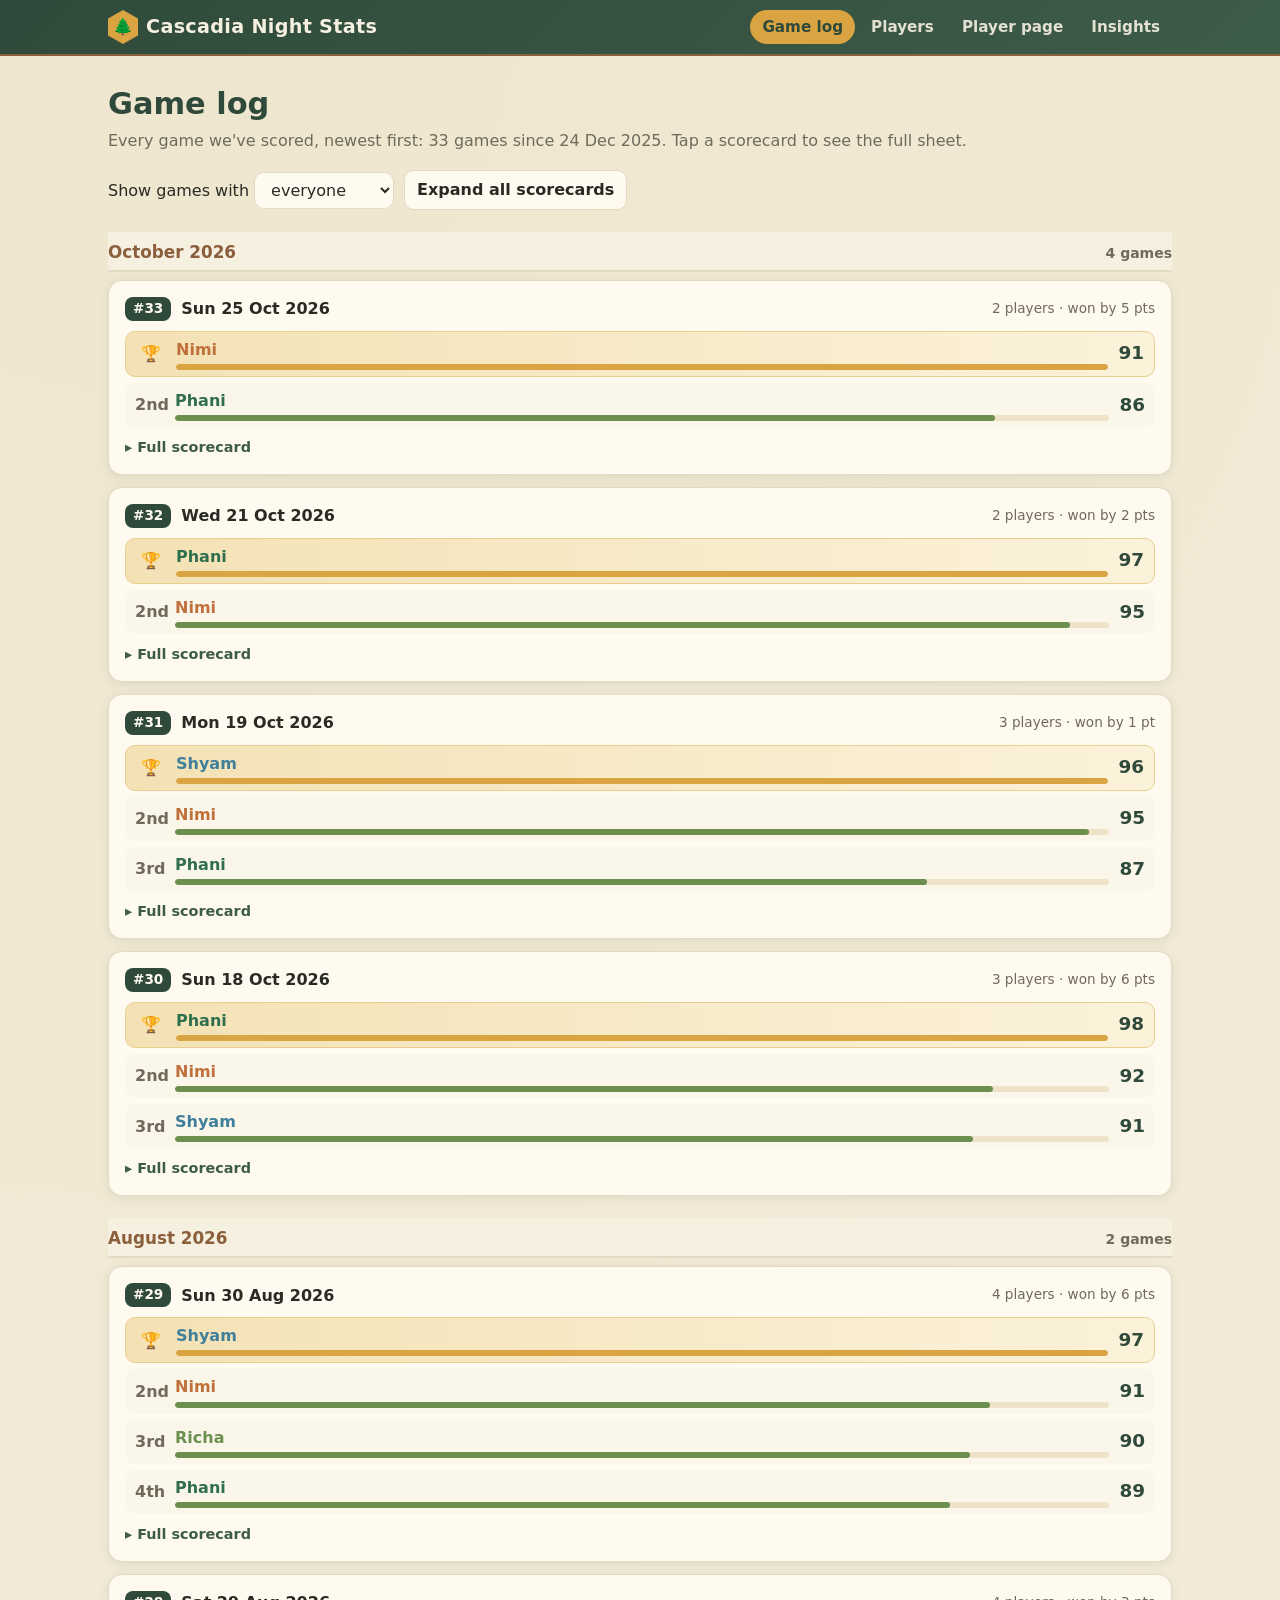
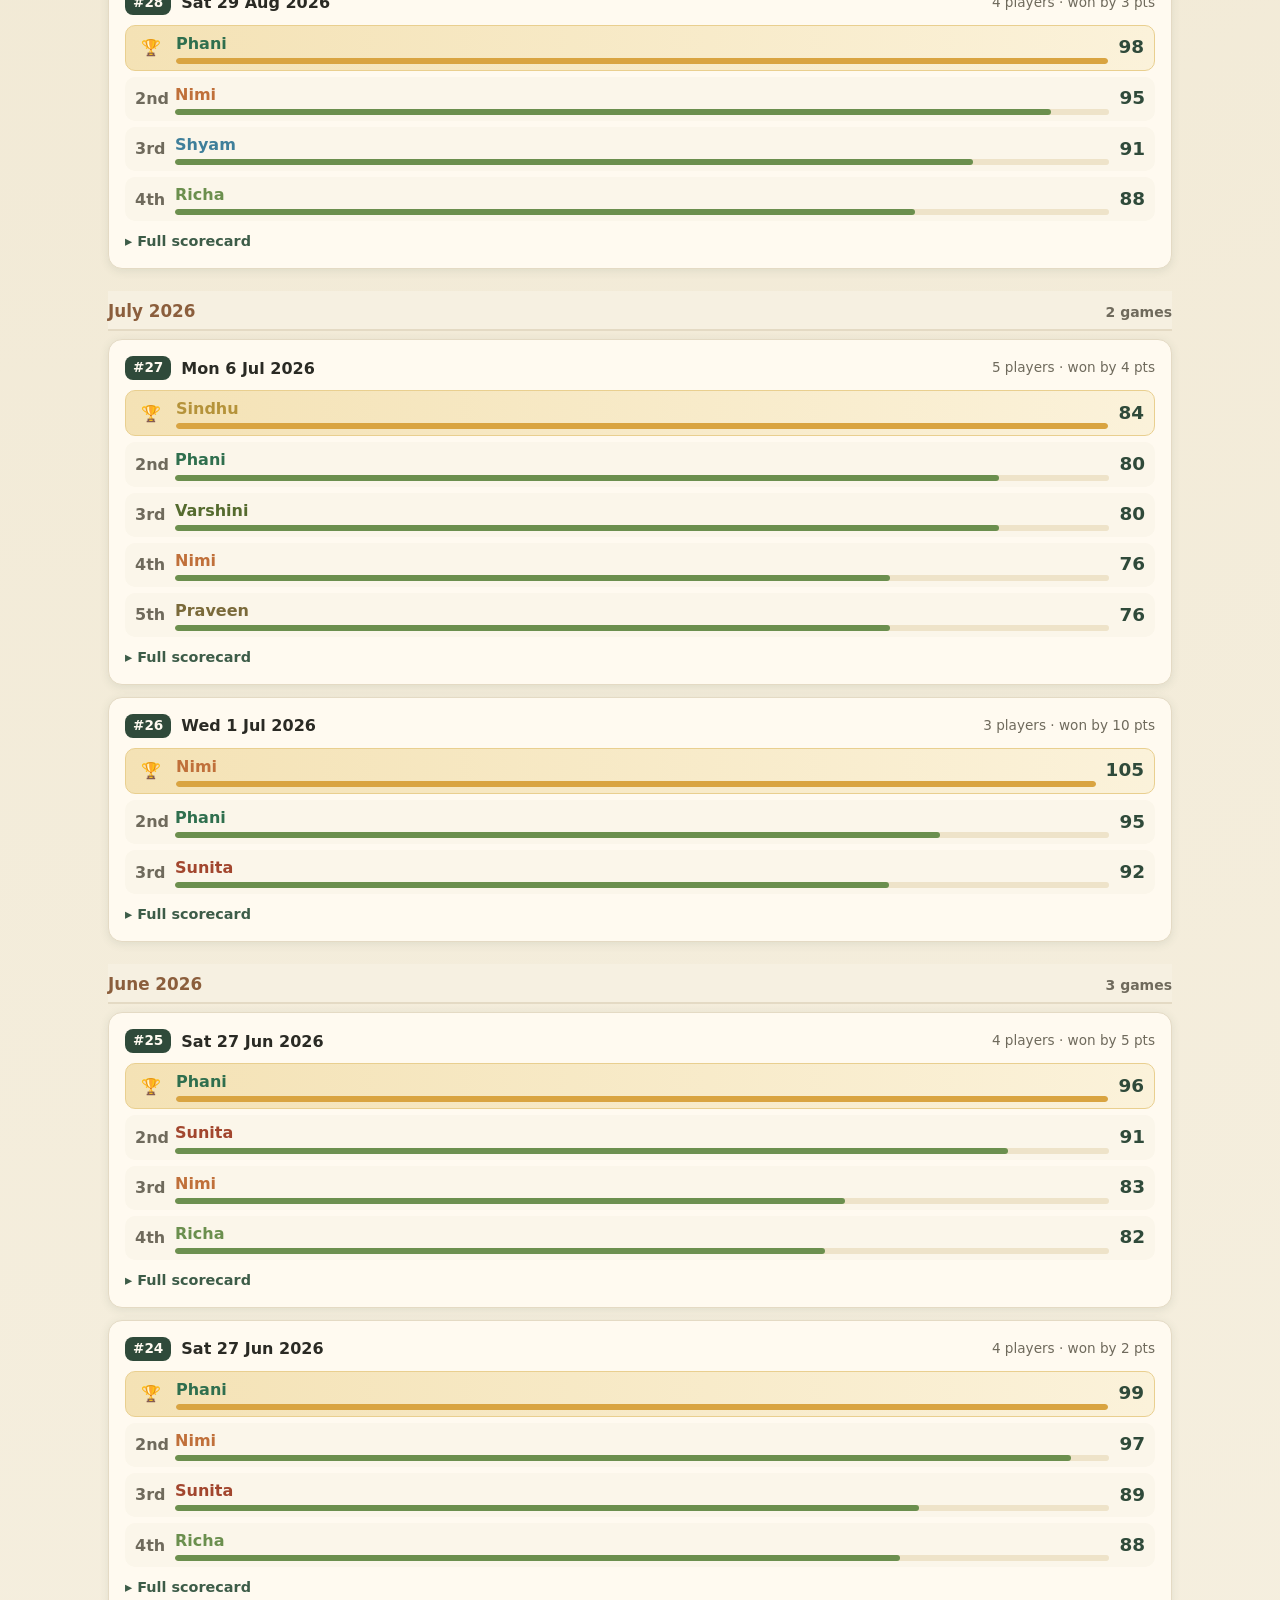
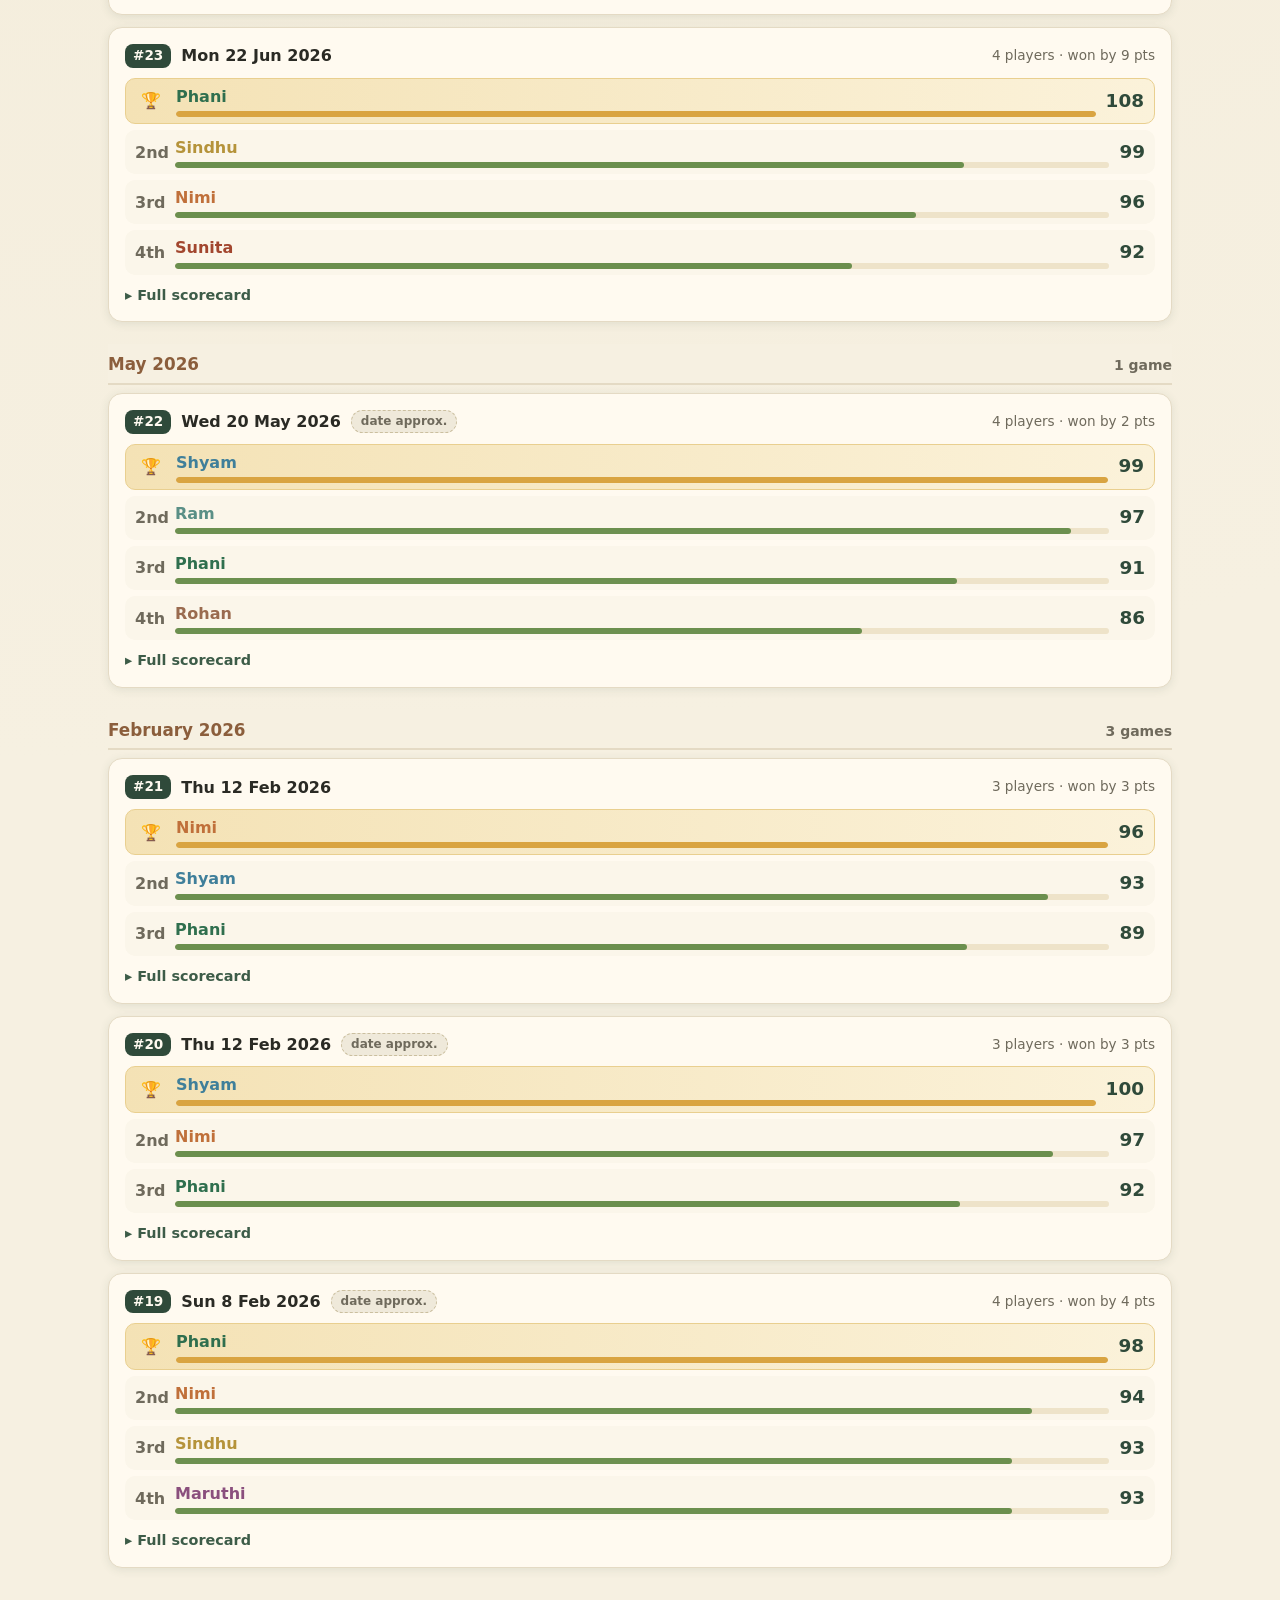
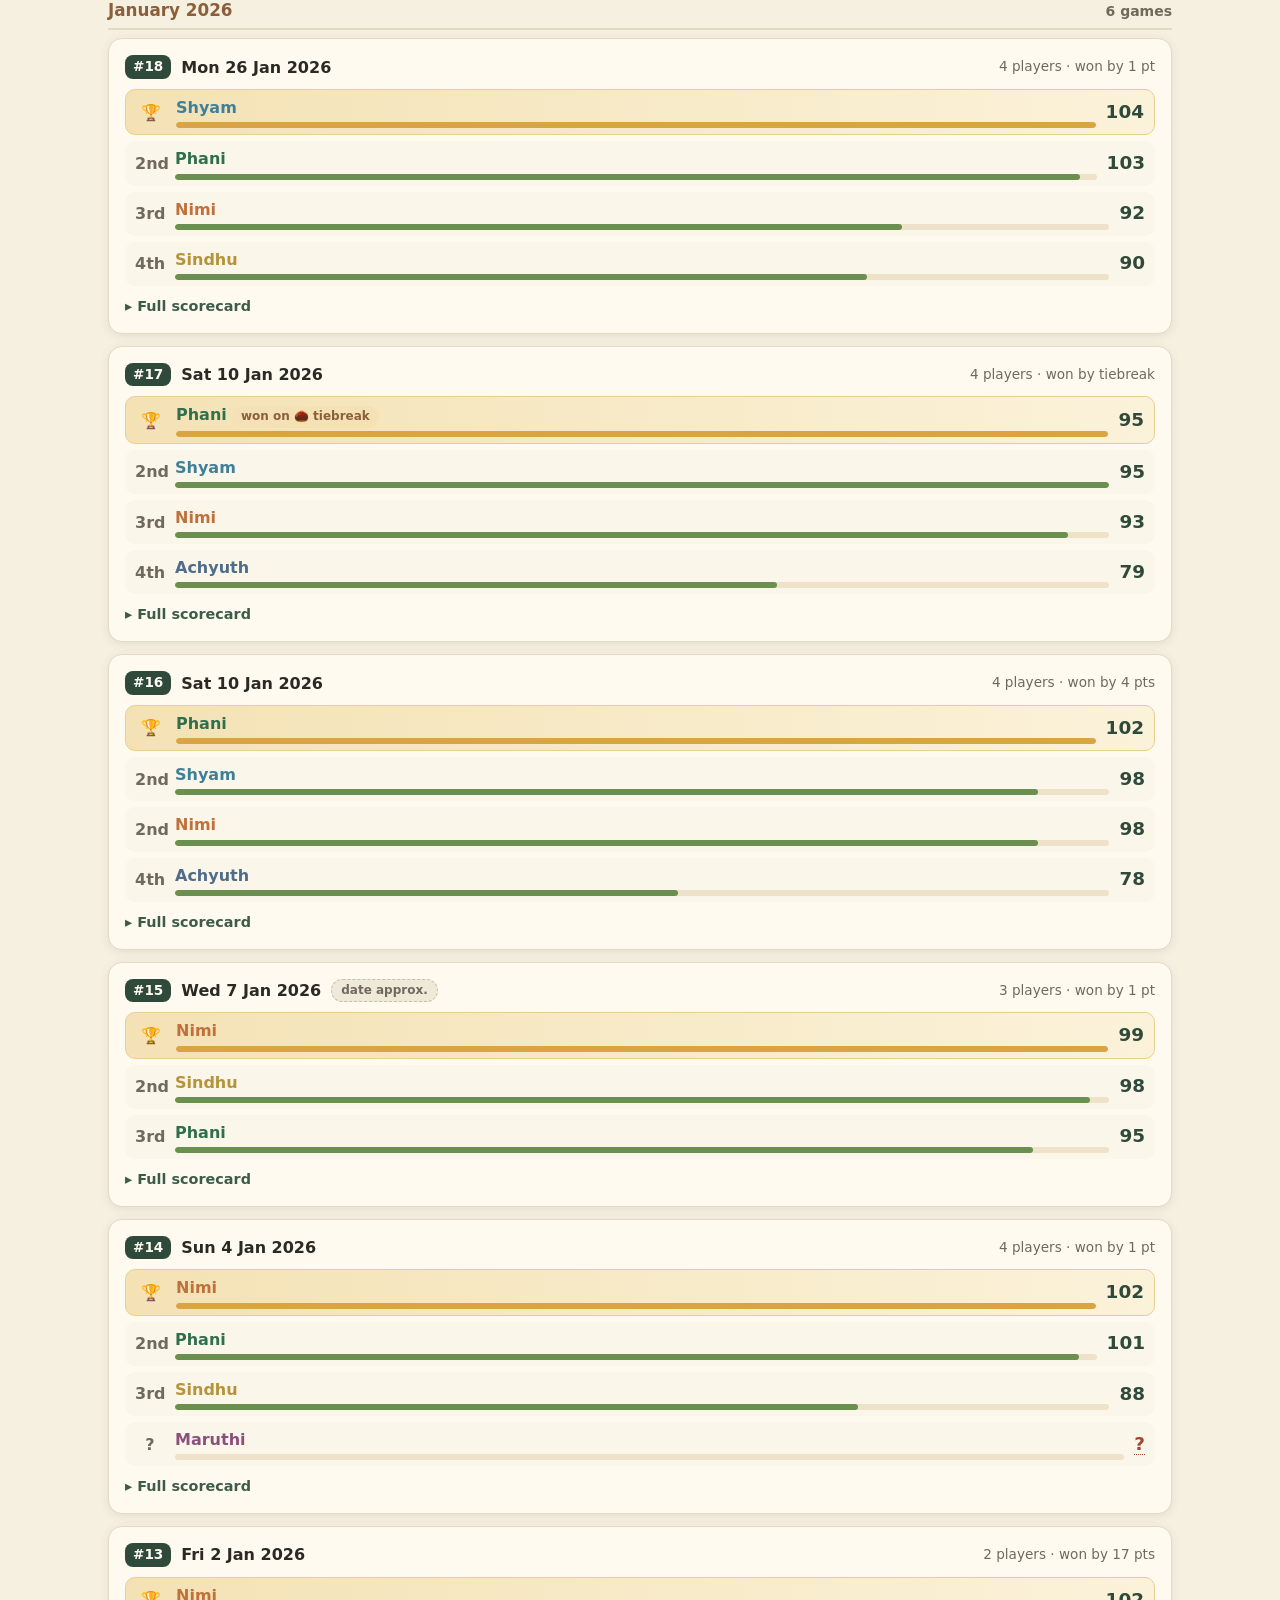
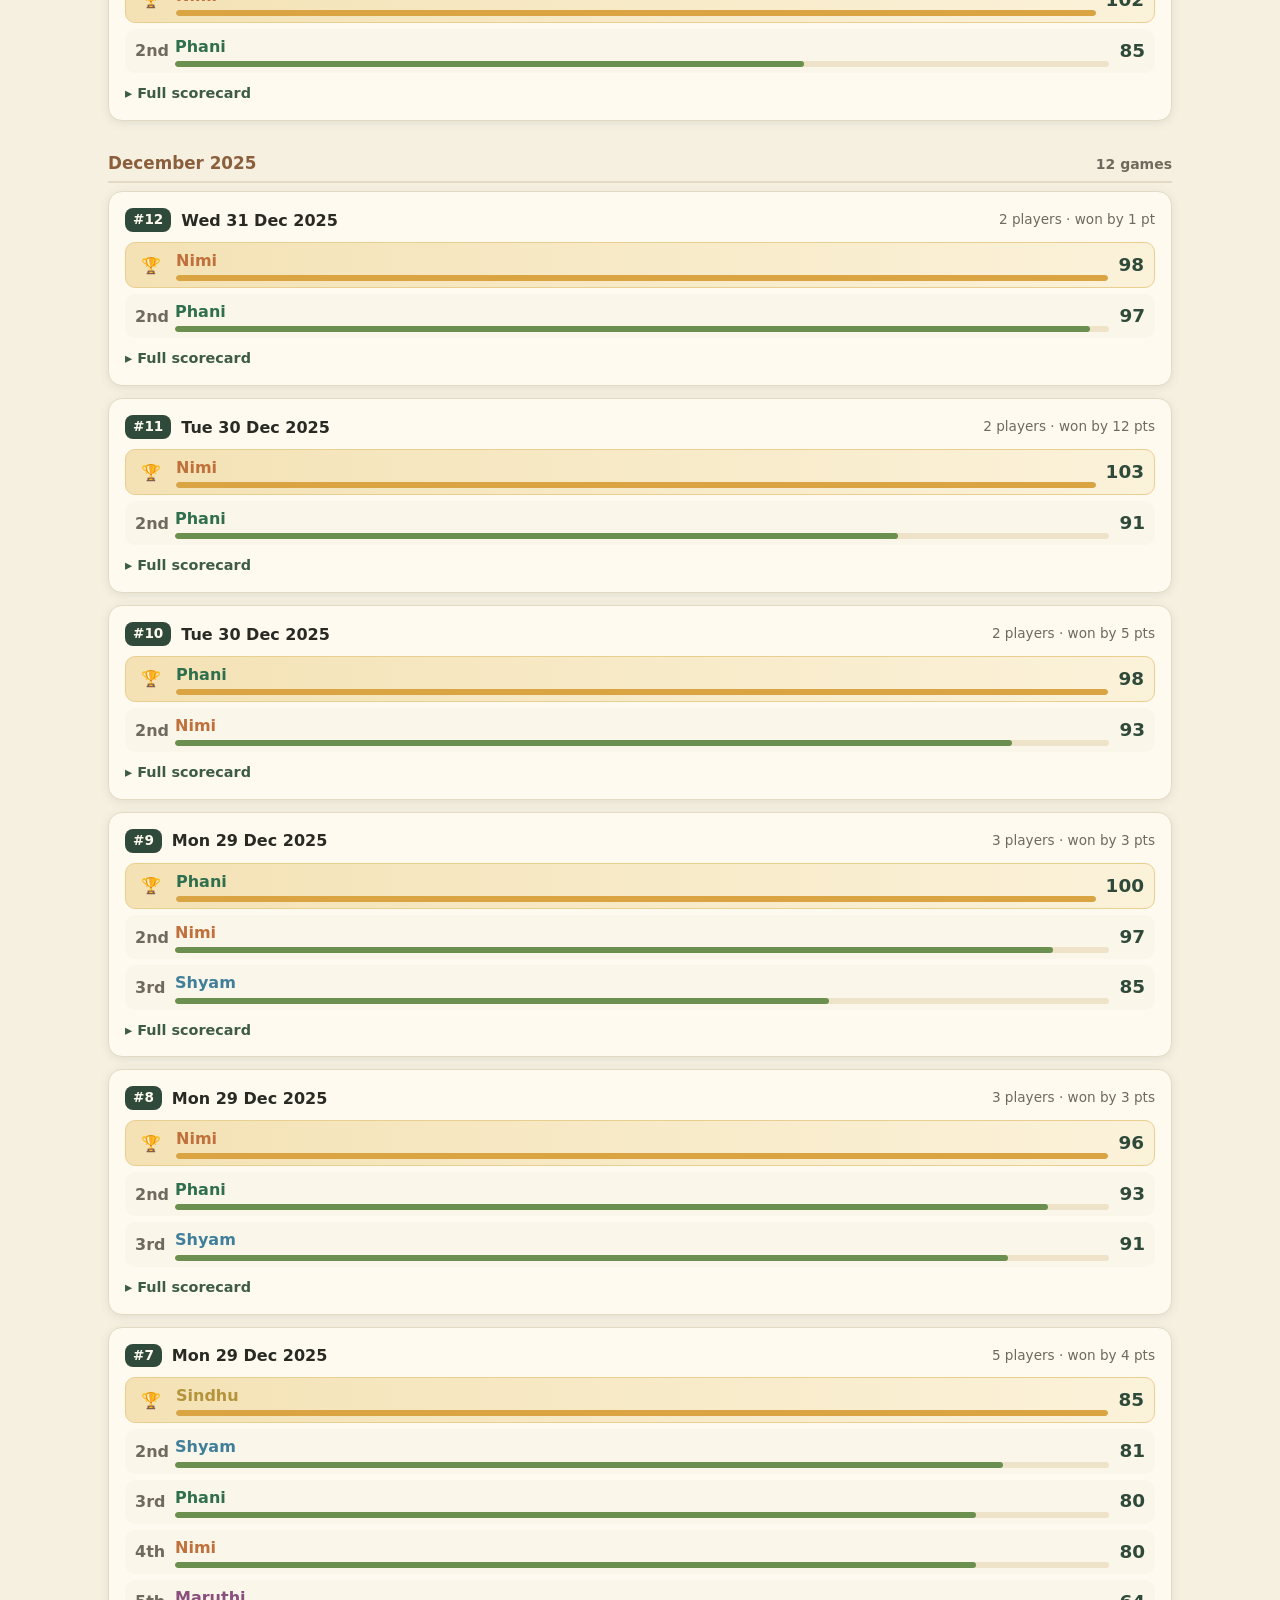
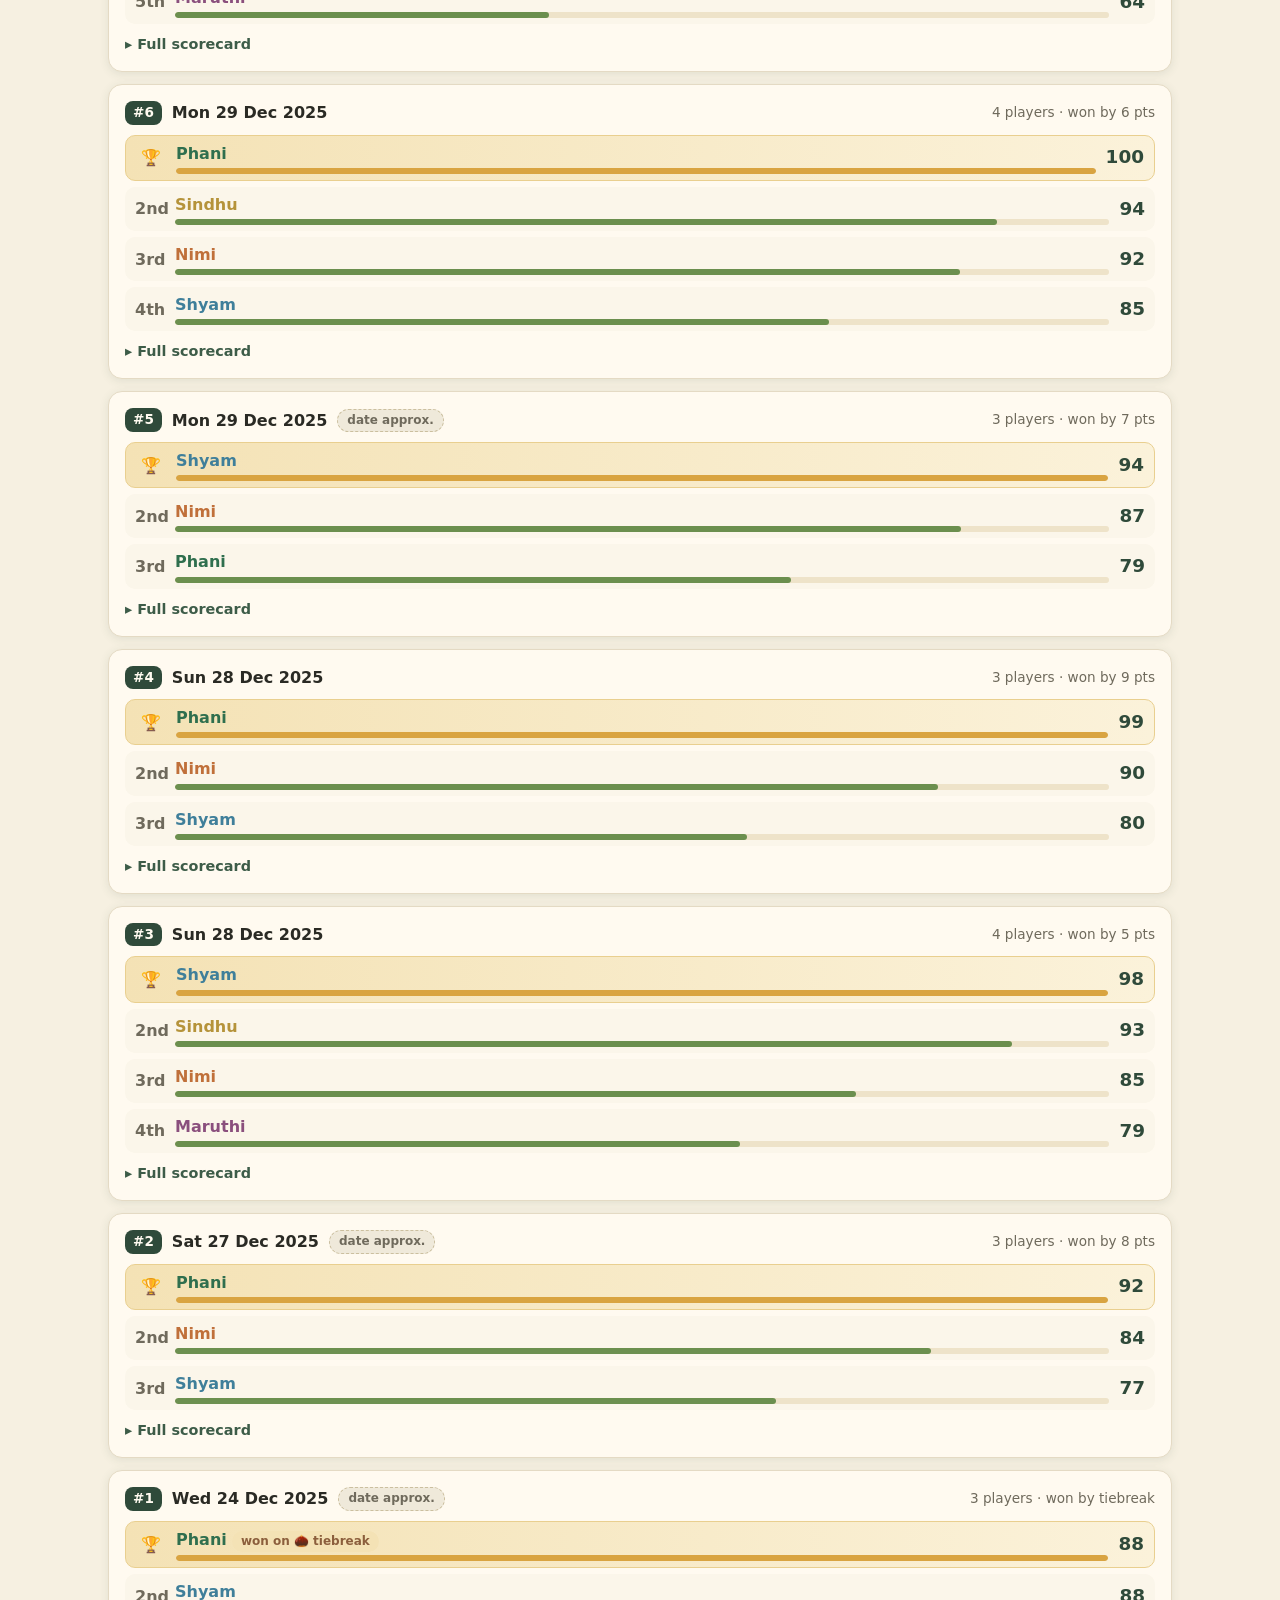
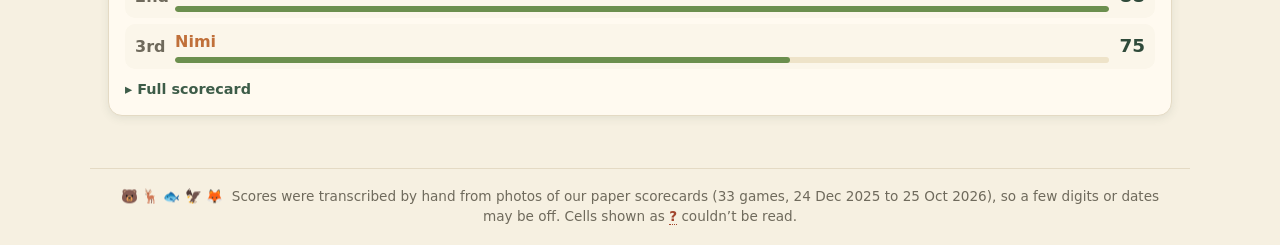
==== index.html @ d5b33c32 "Cascadia stats site Co-authored-by: Phani Srikanth <binga@users.noreply.github.com>" ====
<!doctype html><html lang="en"><head><meta charset="utf-8"><meta name="viewport" content="width=device-width,initial-scale=1">
<title>Game log · Cascadia Night Stats</title><link rel="stylesheet" href="style.css">
<link rel="icon" href="data:image/svg+xml,<svg xmlns='http://www.w3.org/2000/svg' viewBox='0 0 100 100'><text y='.9em' font-size='90'>🌲</text></svg>">
</head><body>
<main>
  <h1>Game log</h1>
  <p class="lede" id="lede"></p>
  <div class="toolbar">
    <label>Show games with <select id="who"><option value="">everyone</option></select></label>
    <button id="expand">Expand all scorecards</button>
  </div>
  <div id="log"></div>
</main>
<script src="data.js"></script><script src="common.js"></script>
<script>
renderChrome('log');
const W=D.wildlife, H=D.habitats;
const who=document.getElementById('who');
ORDER.forEach(id=>who.insertAdjacentHTML('beforeend',`<option value="${esc(id)}">${esc(NAME(id))} (${D.players[id].games})</option>`));
const i=D.insights;
document.getElementById('lede').textContent=`Every game we've scored, newest first: ${i.n_games} games since ${fmtDate(i.date_range[0],false)}. Tap a scorecard to see the full sheet.`;

function cell(v, note){
  if(v==null) return `<span class="unk" title="${esc(note||'Unreadable on the paper scorecard')}">?</span>`;
  return note? `${v}<span class="note-dot" title="${esc('As written: '+note)}">✎</span>` : String(v);
}
function sheet(g){
  const ps=g.players, wc=p=>p.win?' class="win-col"':'';
  const row=(label,f,cls='')=>`<tr class="${cls}"><td>${label}</td>${ps.map(p=>`<td${wc(p)}>${f(p)}</td>`).join('')}</tr>`;
  const hab=(p,h)=>{const c=p.habitats[h], n=p.notes;
    return `<span class="hab">${cell(c.corridor,n[h])}<span class="b">+${c.bonus==null?cell(null,n[h+'_bonus']||'Bonus unreadable'):c.bonus}</span></span>`;};
  let rows=W.map(k=>row(`${ICON[k]} ${LABEL(k)}`,p=>cell(p.wildlife[k],p.notes[k]))).join('');
  rows+=row('Wildlife',p=>cell(p.w_sub,p.notes.wildlife_subtotal),'sub');
  rows+=H.map(h=>row(`${ICON[h]} ${LABEL(h)} <span class="muted" style="font-size:.75rem">corridor+bonus</span>`,p=>hab(p,h))).join('');
  rows+=row('Habitats',p=>cell(p.h_sub,p.notes.habitat_subtotal),'sub');
  rows+=row(`${ICON.nature} Nature tokens`,p=>cell(p.nature,p.notes.nature));
  rows+=row('Total',p=>cell(p.total,p.notes.total),'total');
  return `<div class="tablewrap"><table><thead><tr><th></th>${ps.map(p=>`<th${wc(p)}>${p.win?'🏆 ':''}${plink(p.id)}</th>`).join('')}</tr></thead><tbody>${rows}</tbody></table></div>`;
}
function gameCard(g){
  const top=Math.max(...g.players.filter(p=>p.total!=null).map(p=>p.total));
  const ranks=g.players.map(p=>`<div class="rank ${p.win?'win':''}">
      <div class="pos">${p.win?'🏆':(p.pos?ord(p.pos):'?')}</div>
      <div><div class="nm">${plink(p.id)}${p.win&&g.tied_on_total?' <span class="pill" title="Tied on total; won on the nature-token tiebreak">won on 🌰 tiebreak</span>':''}</div>
        <div class="bar-track"><div class="bar-fill" style="width:${p.total==null?0:Math.max(4,(p.total-50)/(top-50)*100)}%"></div></div></div>
      <div class="sc">${p.total==null?cell(null,'Total unreadable: '+(p.notes.total||'')):p.total}</div></div>`).join('');
  const notes=g.notes.length?`<div class="game-notes">📝 ${g.notes.map(n=>esc(NAMEIFY(n))).join(' ')}</div>`:'';
  return `<article class="card game" id="game-${g.no}" data-players="${g.players.map(p=>p.id).join('|')}">
    <div class="game-head"><span class="game-no">#${g.no}</span><span class="game-date">${fmtDate(g.date)}</span>${approxTag(g)}
      <span class="game-meta">${g.n} players${g.win_margin!=null?` · won by ${g.win_margin===0?'tiebreak':g.win_margin+' pt'+(g.win_margin===1?'':'s')}`:''}</span></div>
    <div class="ranks">${ranks}</div>
    <details class="sheet"><summary>Full scorecard</summary>${sheet(g)}${notes}</details></article>`;
}
function render(){
  const f=who.value, games=[...D.games].reverse().filter(g=>!f||g.players.some(p=>p.id===f));
  let html='', cur=null;
  const counts={}; games.forEach(g=>{const m=g.date.slice(0,7);counts[m]=(counts[m]||0)+1;});
  for(const g of games){const m=g.date.slice(0,7);
    if(m!==cur){cur=m;html+=`<div class="month">${fmtMonth(m)} <small>${counts[m]} game${counts[m]>1?'s':''}</small></div>`;}
    html+=gameCard(g);}
  document.getElementById('log').innerHTML=html;
  if(location.hash){const el=document.querySelector(location.hash); if(el){el.querySelector('details').open=true; el.scrollIntoView({block:'center'});}}
}
who.onchange=render; render();
let open=false;
document.getElementById('expand').onclick=e=>{open=!open;document.querySelectorAll('details.sheet').forEach(d=>d.open=open);e.target.textContent=open?'Collapse all scorecards':'Expand all scorecards';};
</script></body></html>
---- style.css ----
:root{
  --forest:#2f4a3a; --forest-2:#3d5c48; --moss:#6b8f4e; --sage:#a9bf8e;
  --cream:#f6f0e1; --paper:#fffaf0; --wood:#8b5e3c; --wood-2:#b07d52;
  --gold:#d9a441; --gold-soft:#f4e2b5; --water:#3f7f9a; --ink:#2a2a24; --muted:#6f6a5c;
  --line:#e4dac4; --shadow:0 2px 10px rgba(47,74,58,.10);
  --radius:14px;
}
*{box-sizing:border-box}
html{scroll-behavior:smooth}
body{margin:0;font-family:"Nunito","Segoe UI",system-ui,-apple-system,Roboto,sans-serif;color:var(--ink);
  background:var(--cream) radial-gradient(circle at 10% 0%,#efe6cf 0,transparent 40%);line-height:1.45}
a{color:var(--forest);}
header.site{background:linear-gradient(135deg,var(--forest),var(--forest-2));color:var(--cream);
  box-shadow:0 2px 0 var(--wood);position:sticky;top:0;z-index:20}
.bar{max-width:1100px;margin:0 auto;display:flex;align-items:center;gap:16px;padding:10px 18px;flex-wrap:wrap}
.brand{font-weight:800;font-size:1.2rem;letter-spacing:.3px;color:var(--cream);text-decoration:none;display:flex;align-items:center;gap:8px}
.brand .hex{display:inline-grid;place-items:center;width:30px;height:34px;background:var(--gold);color:var(--forest);
  clip-path:polygon(50% 0,100% 25%,100% 75%,50% 100%,0 75%,0 25%);font-size:1rem}
nav.main{display:flex;gap:4px;margin-left:auto;flex-wrap:wrap}
nav.main a{color:var(--cream);text-decoration:none;padding:6px 12px;border-radius:999px;font-weight:700;font-size:.95rem;opacity:.9}
nav.main a:hover{background:rgba(255,255,255,.12)}
nav.main a.active{background:var(--gold);color:var(--forest);opacity:1}
main{max-width:1100px;margin:0 auto;padding:22px 18px 40px}
h1{font-size:1.9rem;margin:.2em 0 .1em;color:var(--forest)}
h2{color:var(--forest);font-size:1.3rem;margin:1.6em 0 .6em;display:flex;align-items:center;gap:8px}
h3{margin:.2em 0 .5em;color:var(--forest-2);font-size:1.05rem}
.lede{color:var(--muted);margin:0 0 18px}
.card{background:var(--paper);border:1px solid var(--line);border-radius:var(--radius);box-shadow:var(--shadow);padding:16px}
.grid{display:grid;gap:14px}
.g2{grid-template-columns:repeat(auto-fit,minmax(320px,1fr))}
.g3{grid-template-columns:repeat(auto-fit,minmax(240px,1fr))}
.stats{grid-template-columns:repeat(4,1fr)}
.stat{background:var(--paper);border:1px solid var(--line);border-radius:12px;padding:12px 14px;box-shadow:var(--shadow);position:relative;overflow:hidden}
.stat::after{content:"";position:absolute;right:-14px;top:-14px;width:46px;height:52px;background:var(--gold-soft);opacity:.6;
  clip-path:polygon(50% 0,100% 25%,100% 75%,50% 100%,0 75%,0 25%)}
.stat .k{font-size:.75rem;text-transform:uppercase;letter-spacing:.8px;color:var(--muted);font-weight:700}
.stat .v{font-size:1.7rem;font-weight:800;color:var(--forest);line-height:1.15}
.stat .s{font-size:.8rem;color:var(--muted)}
.up{color:#3c7a2d}.down{color:#a2462e}
.pill{display:inline-block;padding:2px 9px;border-radius:999px;font-size:.75rem;font-weight:700;background:var(--gold-soft);color:var(--wood)}
.pill.approx{background:#efe9da;color:var(--muted);font-weight:600;border:1px dashed #cbbf9f;cursor:help}
.pill.green{background:#e3eed7;color:var(--forest)}
.toolbar{display:flex;gap:10px;flex-wrap:wrap;align-items:center;margin:0 0 14px}
select,button{font:inherit;padding:7px 12px;border-radius:10px;border:1px solid var(--line);background:var(--paper);color:var(--ink)}
button{cursor:pointer;font-weight:700}
/* game log */
.month{position:sticky;top:58px;z-index:5;background:var(--cream);padding:8px 0 6px;margin:22px 0 8px;
  font-weight:800;color:var(--wood);font-size:1.05rem;border-bottom:2px solid var(--line);display:flex;justify-content:space-between;align-items:baseline}
.month small{color:var(--muted);font-weight:600}
.game{margin:0 0 12px}
.game-head{display:flex;gap:10px;align-items:center;flex-wrap:wrap;margin-bottom:10px}
.game-no{font-weight:800;color:var(--paper);background:var(--forest);border-radius:8px;padding:2px 8px;font-size:.85rem}
.game-date{font-weight:700}
.game-meta{color:var(--muted);font-size:.85rem;margin-left:auto}
.ranks{display:flex;flex-direction:column;gap:6px}
.rank{display:grid;grid-template-columns:30px 1fr auto;align-items:center;gap:10px;padding:6px 10px;border-radius:10px;background:#fbf6ea}
.rank.win{background:linear-gradient(90deg,var(--gold-soft),#fbf2da);border:1px solid #e9cf8f}
.rank .pos{font-weight:800;color:var(--muted);text-align:center}
.rank.win .pos{color:var(--wood)}
.rank .nm a{font-weight:800;text-decoration:none}
.rank .sc{font-weight:800;font-size:1.15rem;color:var(--forest)}
.bar-track{height:6px;background:#eee3c9;border-radius:6px;margin-top:3px;overflow:hidden}
.bar-fill{height:100%;background:var(--moss);border-radius:6px}
.rank.win .bar-fill{background:var(--gold)}
details.sheet{margin-top:10px}
details.sheet summary{cursor:pointer;font-weight:700;color:var(--forest-2);font-size:.9rem;list-style:none}
details.sheet summary::before{content:"▸ ";}
details.sheet[open] summary::before{content:"▾ ";}
.tablewrap{overflow-x:auto;-webkit-overflow-scrolling:touch;margin-top:8px;border-radius:10px;border:1px solid var(--line)}
table{border-collapse:collapse;width:100%;background:var(--paper);font-size:.9rem}
th,td{padding:6px 9px;text-align:right;border-bottom:1px solid var(--line);white-space:nowrap}
th:first-child,td:first-child{text-align:left}
thead th{background:#efe6cf;color:var(--forest);font-weight:800;position:sticky;top:0}
tr.sub td{background:#f4ecd8;font-weight:800}
tr.total td{background:var(--forest);color:var(--cream);font-weight:800}
td.win-col{background:#fbf0d2}
tr.total td.win-col{background:var(--wood)}
.hab{display:inline-flex;gap:4px;align-items:baseline}
.hab .b{font-size:.75rem;color:var(--wood);font-weight:700}
.unk{color:#a2462e;font-weight:800;cursor:help;border-bottom:1px dotted #a2462e}
.note-dot{color:var(--wood);cursor:help;font-size:.7rem;vertical-align:super}
.game-notes{font-size:.8rem;color:var(--muted);margin:8px 2px 0}
/* leaderboard */
table.sortable th{cursor:pointer;user-select:none}
table.sortable th.sorted-desc::after{content:" ▾"}
table.sortable th.sorted-asc::after{content:" ▴"}
table.sortable td a{font-weight:800;text-decoration:none}
tr.minor td{color:var(--muted)}
.chips{display:flex;gap:6px;flex-wrap:wrap;margin:0 0 16px}
.chip{padding:6px 12px;border-radius:999px;border:1px solid var(--line);background:var(--paper);text-decoration:none;font-weight:800;color:var(--forest)}
.chip.active{background:var(--forest);color:var(--cream);border-color:var(--forest)}
.chip.minor{font-weight:600;color:var(--muted)}
.chip.active.minor{color:var(--cream)}
.trend{font-size:1.05rem;font-weight:800;padding:10px 14px;border-radius:12px;background:#e3eed7;color:var(--forest);display:inline-block;margin:4px 0 10px}
.trend.down{background:#f5e0d6;color:#8a3a22}
.trend.flat{background:#efe9da;color:var(--wood)}
.chartbox{position:relative;height:320px}
.chartbox.sm{height:260px}
.legend-note{font-size:.8rem;color:var(--muted);margin-top:6px}
.big{font-size:2.2rem;font-weight:800;color:var(--forest);line-height:1}
.insight .big{margin:4px 0}
.insight .k{font-size:.75rem;text-transform:uppercase;letter-spacing:.8px;color:var(--muted);font-weight:700}
.heads{grid-template-columns:repeat(3,1fr)}
@media (max-width:820px){.heads{grid-template-columns:repeat(2,1fr)}}
.insight p{margin:.3em 0;color:var(--ink)}
.muted{color:var(--muted)}
footer{max-width:1100px;margin:0 auto;padding:18px;color:var(--muted);font-size:.85rem;border-top:1px solid var(--line);text-align:center}
.emoji{font-size:1.1em}
@media (max-width:640px){
  h1{font-size:1.5rem}
  .bar{padding:8px 12px;gap:8px}
  nav.main{margin-left:0;width:100%;justify-content:space-between}
  nav.main a{padding:5px 9px;font-size:.88rem}
  main{padding:16px 12px 30px}
  .month{top:92px}
  .game-meta{margin-left:0;width:100%}
  .chartbox{height:260px}
  .stat .v{font-size:1.4rem}
  .stats{grid-template-columns:repeat(2,1fr)}
  th,td{padding:5px 7px;font-size:.84rem}
}
.game{scroll-margin-top:130px}
tr.total .unk{color:var(--gold);border-color:var(--gold)}
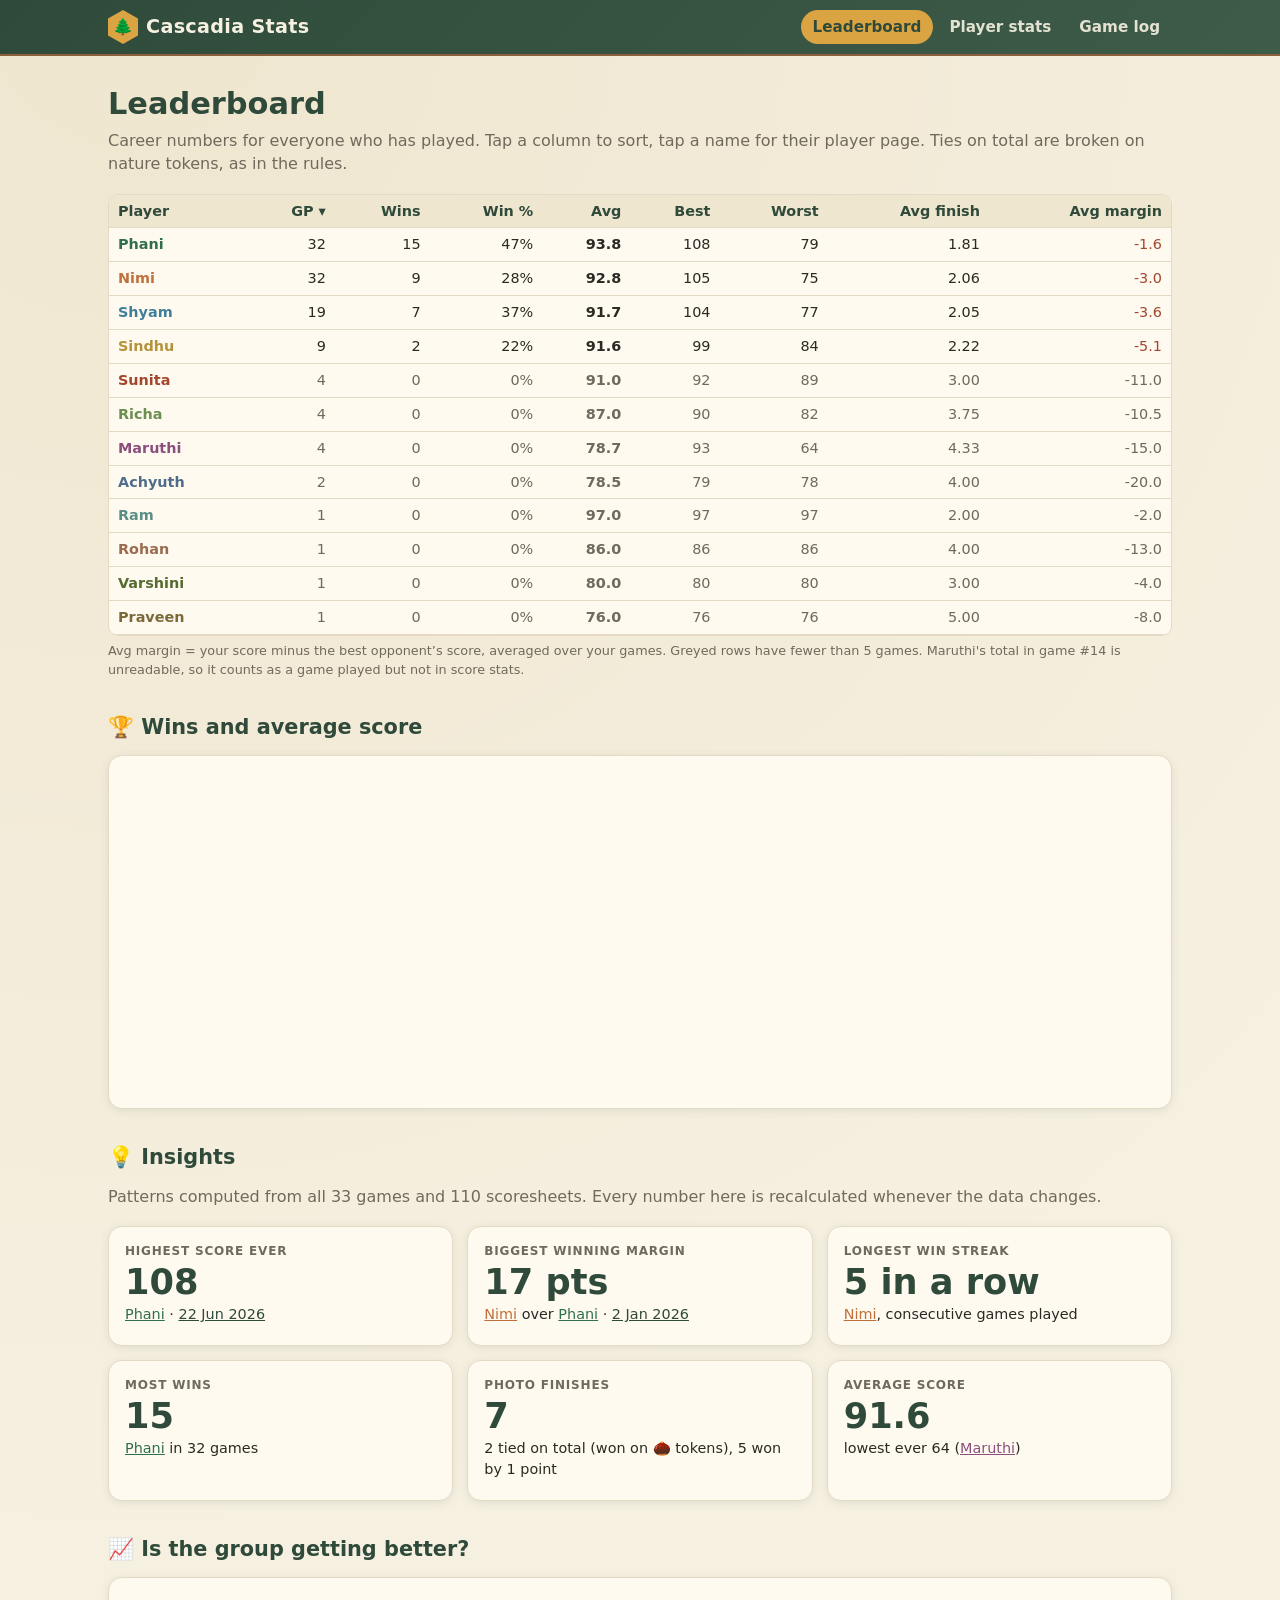
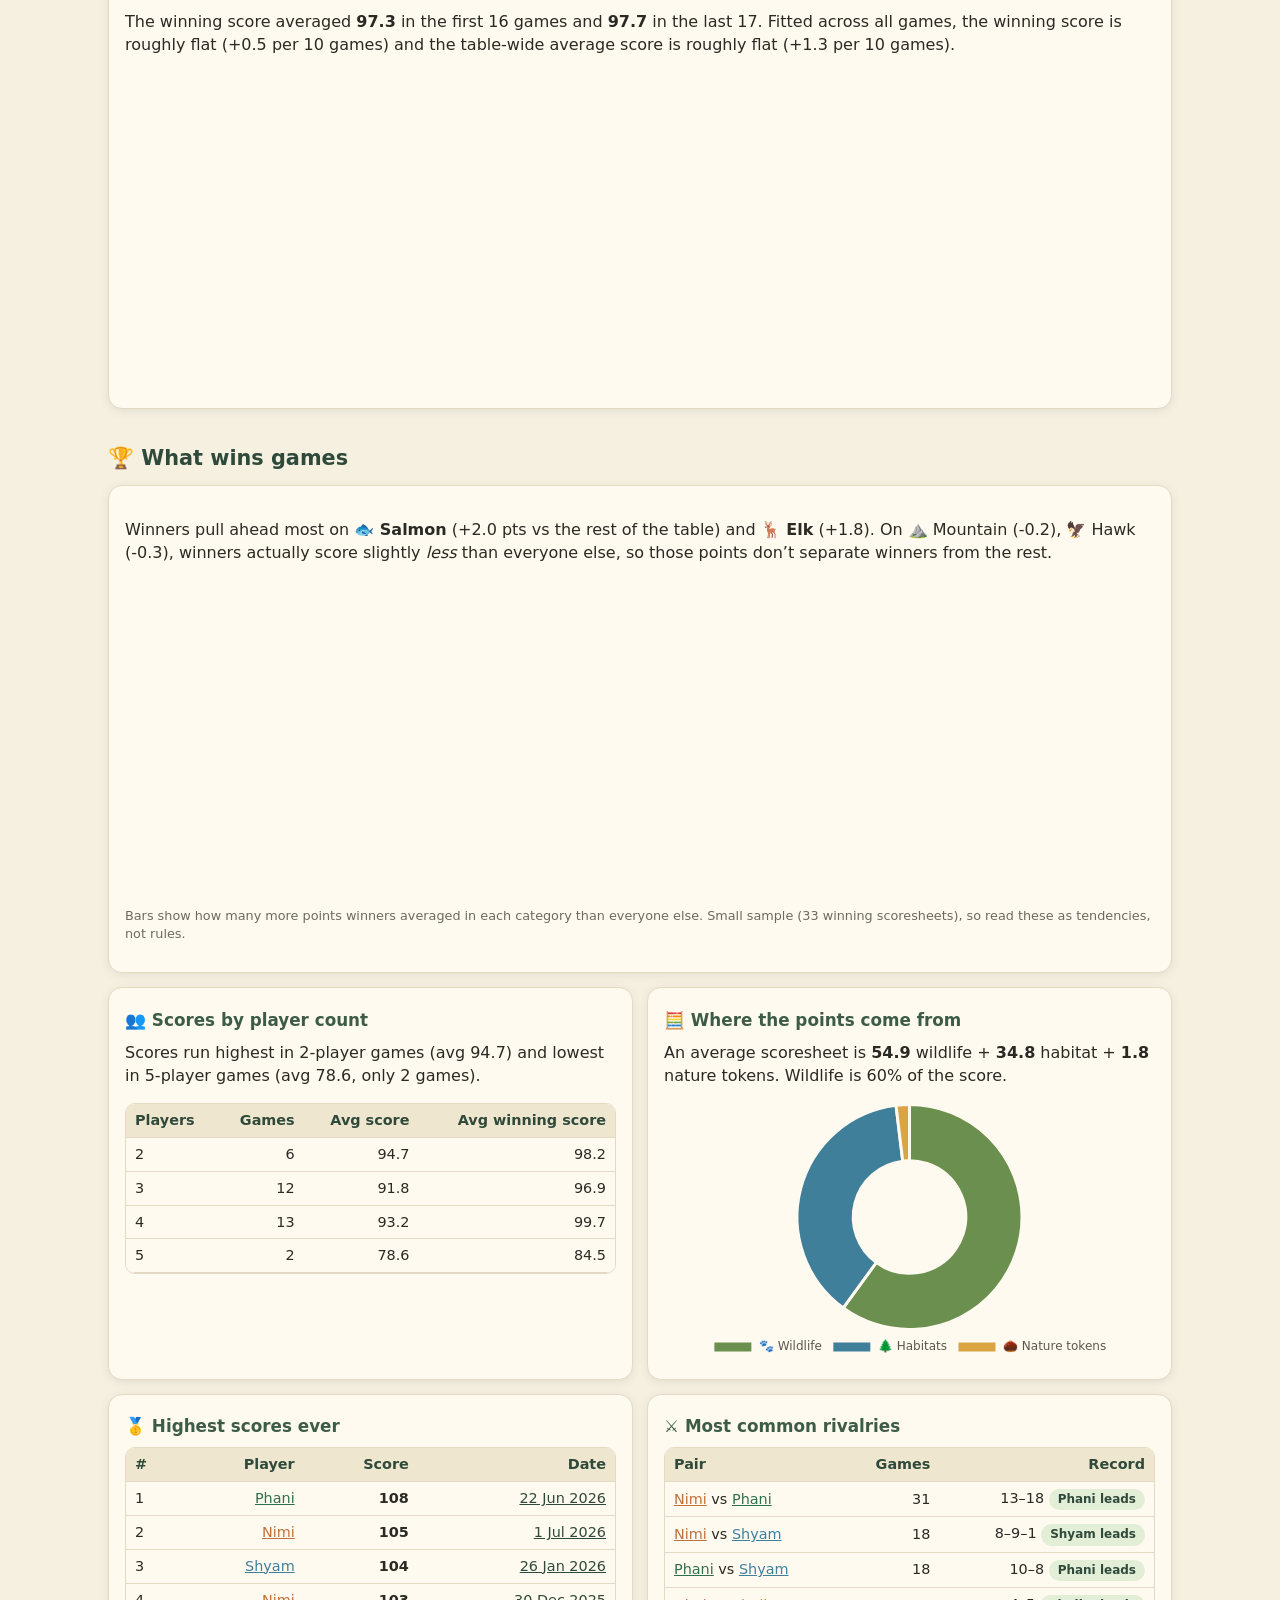
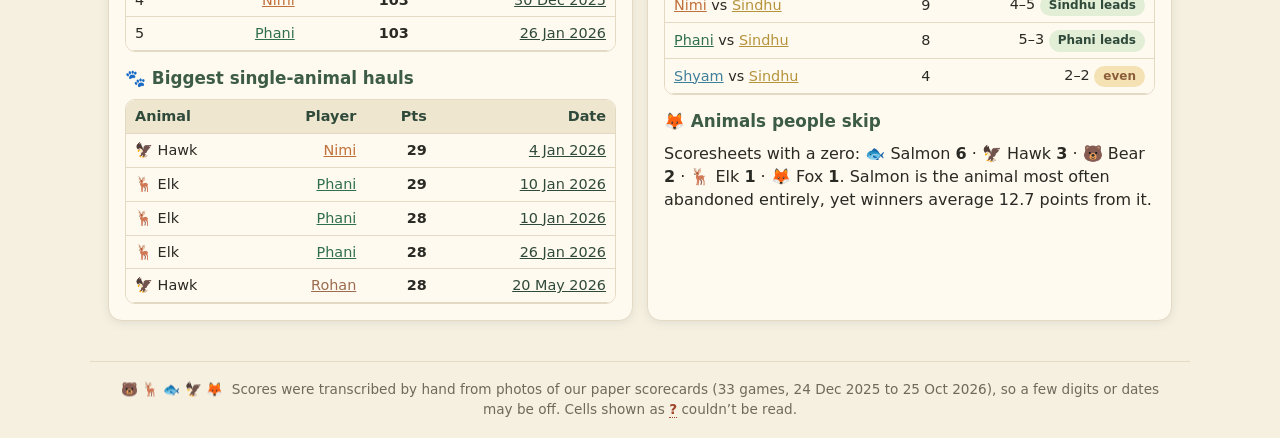
==== commit 467a883c: "Rename to Cascadia Stats; Leaderboard first, Player stats, Game log last Co-authored-by: Phani Srika" ====
--- a/index.html
+++ b/index.html
@@ -1,67 +1,126 @@
 <!doctype html><html lang="en"><head><meta charset="utf-8"><meta name="viewport" content="width=device-width,initial-scale=1">
-<title>Game log · Cascadia Night Stats</title><link rel="stylesheet" href="style.css">
+<title>Cascadia Stats · Leaderboard</title><link rel="stylesheet" href="style.css">
 <link rel="icon" href="data:image/svg+xml,<svg xmlns='http://www.w3.org/2000/svg' viewBox='0 0 100 100'><text y='.9em' font-size='90'>🌲</text></svg>">
 </head><body>
 <main>
-  <h1>Game log</h1>
+  <h1>Leaderboard</h1>
+  <p class="lede">Career numbers for everyone who has played. Tap a column to sort, tap a name for their player page. Ties on total are broken on nature tokens, as in the rules.</p>
+  <div class="tablewrap"><table class="sortable" id="lb"><thead><tr>
+    <th data-k="name" data-t="s">Player</th><th data-k="games" title="Games played">GP</th><th data-k="wins">Wins</th><th data-k="win_pct">Win %</th>
+    <th data-k="avg" title="Career average score">Avg</th><th data-k="best">Best</th><th data-k="worst">Worst</th>
+    <th data-k="avg_pos" data-asc="1" title="Average finishing position (1 = first)">Avg finish</th>
+    <th data-k="avg_margin" title="Average of (your score minus the best other score in that game). Positive = winning by that much.">Avg margin</th>
+  </tr></thead><tbody></tbody></table></div>
+  <p class="legend-note">Avg margin = your score minus the best opponent’s score, averaged over your games. Greyed rows have fewer than 5 games. <span id="unscored"></span></p>
+  <h2>🏆 Wins and average score</h2>
+  <div class="card"><div class="chartbox"><canvas id="c"></canvas></div></div>
+
+  <h2 class="section" id="insights">💡 Insights</h2>
   <p class="lede" id="lede"></p>
-  <div class="toolbar">
-    <label>Show games with <select id="who"><option value="">everyone</option></select></label>
-    <button id="expand">Expand all scorecards</button>
+  <div class="grid heads" id="heads"></div>
+
+  <h2>📈 Is the group getting better?</h2>
+  <div class="card"><p id="wtxt"></p><div class="chartbox"><canvas id="wline"></canvas></div></div>
+
+  <h2>🏆 What wins games</h2>
+  <div class="card"><p id="ctxt"></p><div class="chartbox"><canvas id="cbar"></canvas></div>
+    <p class="legend-note">Bars show how many more points winners averaged in each category than everyone else. Small sample (<span id="nw"></span> winning scoresheets), so read these as tendencies, not rules.</p></div>
+
+  <div class="grid g2" style="margin-top:14px">
+    <div class="card"><h3>👥 Scores by player count</h3><p id="ptxt" style="margin-top:0"></p>
+      <div class="tablewrap"><table id="pc"><thead><tr><th>Players</th><th>Games</th><th>Avg score</th><th>Avg winning score</th></tr></thead><tbody></tbody></table></div></div>
+    <div class="card"><h3>🧮 Where the points come from</h3><p id="comptxt" style="margin-top:0"></p><div class="chartbox sm"><canvas id="comp"></canvas></div></div>
   </div>
-  <div id="log"></div>
+
+  <div class="grid g2" style="margin-top:14px">
+    <div class="card"><h3>🥇 Highest scores ever</h3><div class="tablewrap"><table id="hi"><thead><tr><th>#</th><th>Player</th><th>Score</th><th>Date</th></tr></thead><tbody></tbody></table></div>
+      <h3 style="margin-top:14px">🐾 Biggest single-animal hauls</h3><div class="tablewrap"><table id="cells"><thead><tr><th>Animal</th><th>Player</th><th>Pts</th><th>Date</th></tr></thead><tbody></tbody></table></div></div>
+    <div class="card"><h3>⚔️ Most common rivalries</h3><div class="tablewrap"><table id="riv"><thead><tr><th>Pair</th><th>Games</th><th>Record</th></tr></thead><tbody></tbody></table></div>
+      <h3 style="margin-top:14px">🦊 Animals people skip</h3><p id="zeros" style="margin-top:0"></p></div>
+  </div>
 </main>
-<script src="data.js"></script><script src="common.js"></script>
+<script src="vendor/chart.umd.min.js"></script><script src="data.js"></script><script src="common.js"></script>
 <script>
-renderChrome('log');
-const W=D.wildlife, H=D.habitats;
-const who=document.getElementById('who');
-ORDER.forEach(id=>who.insertAdjacentHTML('beforeend',`<option value="${esc(id)}">${esc(NAME(id))} (${D.players[id].games})</option>`));
-const i=D.insights;
-document.getElementById('lede').textContent=`Every game we've scored, newest first: ${i.n_games} games since ${fmtDate(i.date_range[0],false)}. Tap a scorecard to see the full sheet.`;
+renderChrome('leaderboard');
+{
 
-function cell(v, note){
-  if(v==null) return `<span class="unk" title="${esc(note||'Unreadable on the paper scorecard')}">?</span>`;
-  return note? `${v}<span class="note-dot" title="${esc('As written: '+note)}">✎</span>` : String(v);
+const rows=Object.values(D.players).map(p=>({...p,name:NAME(p.id)}));
+let sortK='games', asc=false;
+const tb=document.querySelector('#lb tbody');
+function draw(){
+  rows.sort((a,b)=>{const x=a[sortK],y=b[sortK]; let r= typeof x==='string'? x.localeCompare(y) : ((x??-1e9)-(y??-1e9)); if(!asc) r=-r; return r||b.games-a.games||b.avg-a.avg;});
+  tb.innerHTML=rows.map(p=>`<tr class="${p.main?'':'minor'}"><td>${plink(p.id)}</td><td>${p.games}</td><td>${p.wins}</td><td>${fx(p.win_pct,0)}%</td>
+    <td><b>${fx(p.avg)}</b></td><td>${p.best}</td><td>${p.worst}</td><td>${fx(p.avg_pos,2)}</td><td class="${p.avg_margin>0?'up':'down'}">${sgn(p.avg_margin)}</td></tr>`).join('');
+  document.querySelectorAll('#lb th').forEach(th=>{th.className=th.dataset.k===sortK?(asc?'sorted-asc':'sorted-desc'):'';});
 }
-function sheet(g){
-  const ps=g.players, wc=p=>p.win?' class="win-col"':'';
-  const row=(label,f,cls='')=>`<tr class="${cls}"><td>${label}</td>${ps.map(p=>`<td${wc(p)}>${f(p)}</td>`).join('')}</tr>`;
-  const hab=(p,h)=>{const c=p.habitats[h], n=p.notes;
-    return `<span class="hab">${cell(c.corridor,n[h])}<span class="b">+${c.bonus==null?cell(null,n[h+'_bonus']||'Bonus unreadable'):c.bonus}</span></span>`;};
-  let rows=W.map(k=>row(`${ICON[k]} ${LABEL(k)}`,p=>cell(p.wildlife[k],p.notes[k]))).join('');
-  rows+=row('Wildlife',p=>cell(p.w_sub,p.notes.wildlife_subtotal),'sub');
-  rows+=H.map(h=>row(`${ICON[h]} ${LABEL(h)} <span class="muted" style="font-size:.75rem">corridor+bonus</span>`,p=>hab(p,h))).join('');
-  rows+=row('Habitats',p=>cell(p.h_sub,p.notes.habitat_subtotal),'sub');
-  rows+=row(`${ICON.nature} Nature tokens`,p=>cell(p.nature,p.notes.nature));
-  rows+=row('Total',p=>cell(p.total,p.notes.total),'total');
-  return `<div class="tablewrap"><table><thead><tr><th></th>${ps.map(p=>`<th${wc(p)}>${p.win?'🏆 ':''}${plink(p.id)}</th>`).join('')}</tr></thead><tbody>${rows}</tbody></table></div>`;
+document.querySelectorAll('#lb th').forEach(th=>th.onclick=()=>{const k=th.dataset.k; if(k===sortK) asc=!asc; else {sortK=k; asc=!!(th.dataset.asc||th.dataset.t==='s');} draw();});
+draw();
+const un=Object.values(D.players).filter(p=>p.unscored_games.length);
+if(un.length) document.getElementById('unscored').textContent=un.map(p=>`${NAME(p.id)}'s total in game #${p.unscored_games.join(', #')} is unreadable, so it counts as a game played but not in score stats.`).join(' ');
+const main=ORDER.filter(id=>D.players[id].main);
+new Chart(document.getElementById('c'),{data:{labels:main.map(NAME),datasets:[
+  {type:'bar',label:'Wins',data:main.map(id=>D.players[id].wins),backgroundColor:main.map(id=>COLOR(id)),borderRadius:6,yAxisID:'y'},
+  {type:'bar',label:'Games played',data:main.map(id=>D.players[id].games),backgroundColor:'rgba(139,94,60,.18)',borderRadius:6,yAxisID:'y'},
+  {type:'line',label:'Career avg score',data:main.map(id=>D.players[id].avg),borderColor:'#d9a441',backgroundColor:'#d9a441',pointRadius:6,yAxisID:'y2'}]},
+  options:{scales:{y:{beginAtZero:true,title:{display:true,text:'Games'}},y2:{position:'right',suggestedMin:Math.floor(Math.min(...main.map(id=>D.players[id].avg))-4),suggestedMax:Math.ceil(Math.max(...main.map(id=>D.players[id].avg))+2),grid:{drawOnChartArea:false},title:{display:true,text:'Avg score'}}}}});
 }
-function gameCard(g){
-  const top=Math.max(...g.players.filter(p=>p.total!=null).map(p=>p.total));
-  const ranks=g.players.map(p=>`<div class="rank ${p.win?'win':''}">
-      <div class="pos">${p.win?'🏆':(p.pos?ord(p.pos):'?')}</div>
-      <div><div class="nm">${plink(p.id)}${p.win&&g.tied_on_total?' <span class="pill" title="Tied on total; won on the nature-token tiebreak">won on 🌰 tiebreak</span>':''}</div>
-        <div class="bar-track"><div class="bar-fill" style="width:${p.total==null?0:Math.max(4,(p.total-50)/(top-50)*100)}%"></div></div></div>
-      <div class="sc">${p.total==null?cell(null,'Total unreadable: '+(p.notes.total||'')):p.total}</div></div>`).join('');
-  const notes=g.notes.length?`<div class="game-notes">📝 ${g.notes.map(n=>esc(NAMEIFY(n))).join(' ')}</div>`:'';
-  return `<article class="card game" id="game-${g.no}" data-players="${g.players.map(p=>p.id).join('|')}">
-    <div class="game-head"><span class="game-no">#${g.no}</span><span class="game-date">${fmtDate(g.date)}</span>${approxTag(g)}
-      <span class="game-meta">${g.n} players${g.win_margin!=null?` · won by ${g.win_margin===0?'tiebreak':g.win_margin+' pt'+(g.win_margin===1?'':'s')}`:''}</span></div>
-    <div class="ranks">${ranks}</div>
-    <details class="sheet"><summary>Full scorecard</summary>${sheet(g)}${notes}</details></article>`;
+{
+
+const I=D.insights, W=D.wildlife, H=D.habitats;
+const glink=(no,txt)=>`<a href="log.html#game-${no}">${txt}</a>`;
+document.getElementById('lede').textContent=`Patterns computed from all ${I.n_games} games and ${I.n_rows} scoresheets. Every number here is recalculated whenever the data changes.`;
+const hs=I.highest, bm=I.biggest_margin, ls=I.longest_streak;
+const heads=[
+  ['Highest score ever',hs.score,`${plink(hs.player)} · ${glink(hs.no,fmtDate(hs.date,false))}`],
+  ['Biggest winning margin',bm.margin+' pts',`${plink(bm.winner)} over ${plink(bm.runner_up)} · ${glink(bm.no,fmtDate(bm.date,false))}`],
+  ['Longest win streak',ls.wins+' in a row',`${plink(ls.player)}, consecutive games played`],
+  ['Most wins',I.wins_table[0].wins,`${plink(I.wins_table[0].player)} in ${I.wins_table[0].games} games`],
+  ['Photo finishes',I.closest.length+I.one_point_games,`${I.closest.length} tied on total (won on 🌰 tokens), ${I.one_point_games} won by 1 point`],
+  ['Average score',fx(I.composition.total),`lowest ever ${I.lowest.score} (${plink(I.lowest.player)})`]];
+document.getElementById('heads').innerHTML=heads.map(([k,v,s])=>`<div class="card insight"><div class="k">${k}</div><div class="big">${v}</div><p class="muted" style="font-size:.9rem">${s}</p></div>`).join('');
+
+// winning score over time
+const h=I.win_score_halves, sl=I.win_score_slope_per10, sa=I.avg_score_slope_per10;
+const dir=v=>Math.abs(v)<1.5?'roughly flat':(v>0?'rising':'falling');
+document.getElementById('wtxt').innerHTML=`The winning score averaged <b>${fx(h.first_avg)}</b> in the first ${h.first_n} games and <b>${fx(h.second_avg)}</b> in the last ${h.second_n}. `+
+  `Fitted across all games, the winning score is ${dir(sl)} (${sgn(sl)} per 10 games) and the table-wide average score is ${dir(sa)} (${sgn(sa)} per 10 games).`;
+const ws=I.win_score_series;
+const avgAll=D.games.map(g=>{const t=g.players.filter(p=>p.total!=null).map(p=>p.total);return +(t.reduce((a,b)=>a+b,0)/t.length).toFixed(1);});
+new Chart(document.getElementById('wline'),{type:'line',data:{labels:ws.map(w=>'#'+w.no),datasets:[
+  {label:'Winning score',data:ws.map(w=>w.score),borderColor:'#d9a441',backgroundColor:'#d9a441',tension:.25,pointRadius:4},
+  {label:'Table average',data:avgAll,borderColor:'#2f6f4e',backgroundColor:'#2f6f4e',tension:.25,pointRadius:3,borderDash:[5,4]}]},
+  options:{interaction:{mode:'index',intersect:false},plugins:{tooltip:{callbacks:{title:it=>{const w=ws[it[0].dataIndex];const g=D.games[it[0].dataIndex];return `Game #${w.no} · ${fmtDate(w.date,false)}${g.date_uncertain?' (approx.)':''} · winner ${g.winners.map(NAME).join(', ')}`;}}}},
+  scales:{y:{suggestedMin:70,title:{display:true,text:'Points'}},x:{ticks:{autoSkip:true,maxRotation:0}}}}});
+
+// categories
+const C=I.categories.filter(c=>c.kind!=='nature');
+const byDiff=[...C].sort((a,b)=>b.diff-a.diff);
+const neg=byDiff.filter(c=>c.diff<0);
+document.getElementById('nw').textContent=I.n_games;
+const nm=c=>`${ICON[c.cat]} ${LABEL(c.cat)}`;
+document.getElementById('ctxt').innerHTML=`Winners pull ahead most on <b>${nm(byDiff[0])}</b> (${sgn(byDiff[0].diff)} pts vs the rest of the table) and <b>${nm(byDiff[1])}</b> (${sgn(byDiff[1].diff)}). `+
+  (neg.length?`On ${neg.map(c=>`${nm(c)} (${sgn(c.diff)})`).join(', ')}, winners actually score slightly <i>less</i> than everyone else, so those points don’t separate winners from the rest.`:'');
+new Chart(document.getElementById('cbar'),{type:'bar',data:{labels:byDiff.map(nm),datasets:[{label:'Winners minus rest (avg pts)',data:byDiff.map(c=>c.diff),
+  backgroundColor:byDiff.map(c=>c.diff>=0?(c.kind==='wildlife'?'#6b8f4e':'#3f7f9a'):'#c0703a'),borderRadius:6}]},
+  options:{indexAxis:'y',plugins:{legend:{display:false},tooltip:{callbacks:{label:it=>{const c=byDiff[it.dataIndex];return `winners ${fx(c.win_avg)} vs rest ${fx(c.rest_avg)} (${sgn(c.diff)})`;}}}}}});
+
+// player count
+const pcs=I.by_player_count;
+document.querySelector('#pc tbody').innerHTML=pcs.map(p=>`<tr><td>${p.n}</td><td>${p.games}</td><td>${fx(p.avg_score)}</td><td>${fx(p.avg_win)}</td></tr>`).join('');
+const lowest=[...pcs].sort((a,b)=>a.avg_score-b.avg_score)[0], highest=[...pcs].sort((a,b)=>b.avg_score-a.avg_score)[0];
+document.getElementById('ptxt').innerHTML=`Scores run highest in ${highest.n}-player games (avg ${fx(highest.avg_score)}) and lowest in ${lowest.n}-player games (avg ${fx(lowest.avg_score)}${lowest.games<4?`, only ${lowest.games} games`:''}).`;
+
+// composition
+const cp=I.composition;
+document.getElementById('comptxt').innerHTML=`An average scoresheet is <b>${fx(cp.wildlife)}</b> wildlife + <b>${fx(cp.habitat)}</b> habitat + <b>${fx(cp.nature)}</b> nature tokens. Wildlife is ${fx(100*cp.wildlife/cp.total,0)}% of the score.`;
+new Chart(document.getElementById('comp'),{type:'doughnut',data:{labels:['🐾 Wildlife','🌲 Habitats','🌰 Nature tokens'],datasets:[{data:[cp.wildlife,cp.habitat,cp.nature],backgroundColor:['#6b8f4e','#3f7f9a','#d9a441'],borderColor:'#fffaf0',borderWidth:3}]},options:{plugins:{legend:{position:'bottom'}}}});
+
+// records
+document.querySelector('#hi tbody').innerHTML=I.highest_list.map((r,i)=>`<tr><td>${i+1}</td><td>${plink(r.player)}</td><td><b>${r.score}</b></td><td>${glink(r.no,fmtDate(r.date,false))}</td></tr>`).join('');
+document.querySelector('#cells tbody').innerHTML=I.best_wildlife_cells.map(r=>`<tr><td>${ICON[r.animal]} ${LABEL(r.animal)}</td><td>${plink(r.player)}</td><td><b>${r.pts}</b></td><td>${glink(r.no,fmtDate(r.date,false))}</td></tr>`).join('');
+document.querySelector('#riv tbody').innerHTML=I.rivalries.map(r=>{const lead=r.a_wins===r.b_wins?'even':(r.a_wins>r.b_wins?r.a:r.b);
+  return `<tr><td>${plink(r.a)} vs ${plink(r.b)}</td><td>${r.games}</td><td>${r.a_wins}–${r.b_wins}${r.ties?`–${r.ties}`:''} ${lead==='even'?'<span class="pill">even</span>':`<span class="pill green">${esc(NAME(lead))} leads</span>`}</td></tr>`;}).join('');
+const z=I.categories.filter(c=>c.kind==='wildlife').sort((a,b)=>b.zeros-a.zeros);
+document.getElementById('zeros').innerHTML=`Scoresheets with a zero: ${z.map(c=>`${ICON[c.cat]} ${LABEL(c.cat)} <b>${c.zeros}</b>`).join(' · ')}. ${z[0].zeros>0?`${LABEL(z[0].cat)} is the animal most often abandoned entirely, yet winners average ${fx(z[0].win_avg)} points from it.`:''}`;
 }
-function render(){
-  const f=who.value, games=[...D.games].reverse().filter(g=>!f||g.players.some(p=>p.id===f));
-  let html='', cur=null;
-  const counts={}; games.forEach(g=>{const m=g.date.slice(0,7);counts[m]=(counts[m]||0)+1;});
-  for(const g of games){const m=g.date.slice(0,7);
-    if(m!==cur){cur=m;html+=`<div class="month">${fmtMonth(m)} <small>${counts[m]} game${counts[m]>1?'s':''}</small></div>`;}
-    html+=gameCard(g);}
-  document.getElementById('log').innerHTML=html;
-  if(location.hash){const el=document.querySelector(location.hash); if(el){el.querySelector('details').open=true; el.scrollIntoView({block:'center'});}}
-}
-who.onchange=render; render();
-let open=false;
-document.getElementById('expand').onclick=e=>{open=!open;document.querySelectorAll('details.sheet').forEach(d=>d.open=open);e.target.textContent=open?'Collapse all scorecards':'Expand all scorecards';};
 </script></body></html>
